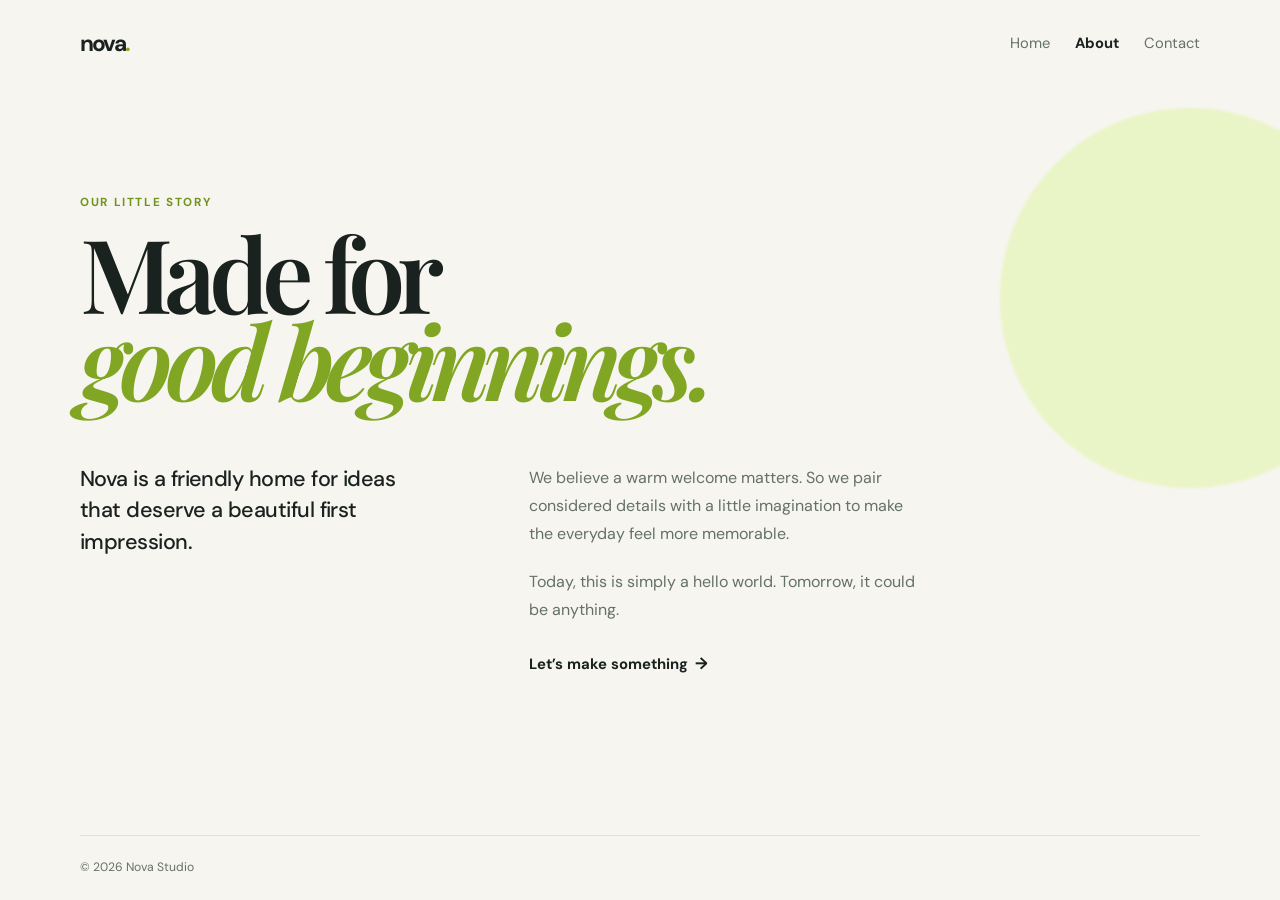
==== about.html @ 522c0267 "First committ" ====
<!doctype html>
<html lang="en">
  <head>
    <meta charset="UTF-8" />
    <meta name="viewport" content="width=device-width, initial-scale=1.0" />
    <meta name="description" content="Learn about Nova." />
    <title>About — Nova</title>
    <link rel="preconnect" href="https://fonts.googleapis.com" />
    <link rel="preconnect" href="https://fonts.gstatic.com" crossorigin />
    <link href="https://fonts.googleapis.com/css2?family=DM+Sans:wght@400;500;600;700&family=Playfair+Display:wght@600;700&display=swap" rel="stylesheet" />
    <link rel="stylesheet" href="styles.css" />
  </head>
  <body>
    <div class="orb orb-one"></div>
    <header class="site-header container">
      <a class="brand" href="index.html" aria-label="Nova home">nova<span>.</span></a>
      <nav aria-label="Main navigation">
        <a href="index.html">Home</a>
        <a class="active" href="about.html">About</a>
        <a href="contact.html">Contact</a>
      </nav>
    </header>

    <main class="container page-content">
      <p class="eyebrow">Our little story</p>
      <h1>Made for<br /><em>good beginnings.</em></h1>
      <section class="copy-grid">
        <p class="lead">Nova is a friendly home for ideas that deserve a beautiful first impression.</p>
        <div>
          <p>We believe a warm welcome matters. So we pair considered details with a little imagination to make the everyday feel more memorable.</p>
          <p>Today, this is simply a hello world. Tomorrow, it could be anything.</p>
          <a class="text-link" href="contact.html">Let’s make something <span aria-hidden="true">→</span></a>
        </div>
      </section>
    </main>

    <footer class="container site-footer">© 2026 Nova Studio</footer>
  </body>
</html>
---- styles.css ----
:root {
  --ink: #19221f;
  --muted: #64706a;
  --paper: #f7f5ef;
  --card: #fffdf9;
  --lime: #d7f172;
  --line: #dfe2da;
}

* { box-sizing: border-box; }

body {
  min-height: 100vh;
  margin: 0;
  overflow-x: hidden;
  color: var(--ink);
  background: var(--paper);
  font-family: "DM Sans", sans-serif;
}

.container { width: min(1120px, calc(100% - 48px)); margin: 0 auto; }

.site-header {
  display: flex;
  align-items: center;
  justify-content: space-between;
  padding: 28px 0;
}

.brand { color: var(--ink); font-size: 1.42rem; font-weight: 700; letter-spacing: -0.08em; text-decoration: none; }
.brand span { color: #85a721; }
nav { display: flex; gap: 25px; }
nav a { color: var(--muted); font-size: .92rem; text-decoration: none; transition: color .2s ease; }
nav a:hover, nav a.active { color: var(--ink); }
nav a.active { font-weight: 700; }

.hero { position: relative; min-height: calc(100vh - 151px); padding: 11vh 0 88px; }
.eyebrow { margin: 0 0 18px; color: #71931c; font-size: .73rem; font-weight: 700; letter-spacing: .14em; text-transform: uppercase; }
h1 { max-width: 780px; margin: 0; font-family: "Playfair Display", Georgia, serif; font-size: clamp(4.4rem, 11vw, 9.3rem); font-weight: 600; letter-spacing: -.075em; line-height: .85; }
h1 em { color: #80a624; font-weight: 600; }
.intro { max-width: 440px; margin: 35px 0 29px; color: var(--muted); font-size: 1.08rem; line-height: 1.65; }
.hero-actions { display: flex; align-items: center; gap: 27px; }
.button { display: inline-flex; align-items: center; gap: 18px; padding: 15px 21px; border: 0; border-radius: 999px; color: var(--ink); background: var(--lime); cursor: pointer; font: 700 .9rem "DM Sans", sans-serif; text-decoration: none; transition: transform .2s ease, box-shadow .2s ease; }
.button:hover { box-shadow: 0 9px 20px #91aa4438; transform: translateY(-2px); }
.button span { font-size: 1.2rem; line-height: .7; }
.text-link { color: var(--ink); font-size: .93rem; font-weight: 700; text-decoration: none; }
.text-link span { margin-left: 3px; font-size: 1.1em; }
.text-link:hover { color: #789a20; }

.stat-card { position: absolute; right: 5%; bottom: 11%; display: flex; gap: 13px; width: 225px; padding: 18px; border: 1px solid #e9e9e3; border-radius: 14px; background: #ffffffa8; box-shadow: 0 15px 40px #283a2710; backdrop-filter: blur(9px); }
.stat-card p { margin: 0; color: var(--muted); font-size: .81rem; line-height: 1.5; }
.stat-card strong { color: var(--ink); }
.sparkle { color: #91b436; font-size: 1.2rem; }

.page-content { min-height: calc(100vh - 151px); padding: 12vh 0 88px; }
.page-content h1 { font-size: clamp(3.8rem, 8vw, 7rem); }
.copy-grid { display: grid; grid-template-columns: minmax(220px, .8fr) 1fr; gap: clamp(42px, 10vw, 145px); max-width: 850px; margin-top: 62px; }
.lead { margin: 0; font-size: 1.35rem; font-weight: 500; letter-spacing: -.025em; line-height: 1.45; }
.copy-grid div p { margin: 0 0 20px; color: var(--muted); line-height: 1.75; }
.copy-grid .text-link { display: inline-block; margin-top: 9px; }
.contact-layout { display: grid; grid-template-columns: 1fr minmax(300px, 420px); gap: clamp(48px, 11vw, 160px); align-items: start; }
.contact-layout .lead { max-width: 370px; margin-top: 33px; color: var(--muted); font-size: 1.1rem; font-weight: 400; line-height: 1.65; }
.contact-form { display: grid; gap: 20px; padding: 30px; border: 1px solid var(--line); border-radius: 18px; background: var(--card); box-shadow: 0 20px 50px #283a270b; }
label { display: grid; gap: 8px; color: var(--ink); font-size: .82rem; font-weight: 700; }
input, textarea { width: 100%; padding: 12px 0; border: 0; border-bottom: 1px solid var(--line); outline: 0; color: var(--ink); background: transparent; font: .95rem "DM Sans", sans-serif; resize: vertical; }
input:focus, textarea:focus { border-color: #94b93a; }
.contact-form .button { justify-self: start; margin-top: 6px; }

.orb { position: fixed; z-index: -1; border-radius: 50%; filter: blur(1px); opacity: .7; }
.orb-one { top: 12%; right: -100px; width: 380px; height: 380px; background: #e3f5b6; }
.orb-two { right: 10%; bottom: -130px; width: 300px; height: 300px; background: #f3e8c8; }
.site-footer { padding: 23px 0; border-top: 1px solid var(--line); color: var(--muted); font-size: .76rem; }

@media (max-width: 680px) {
  .container { width: min(100% - 32px, 1120px); }
  .site-header { padding: 21px 0; }
  nav { gap: 16px; }
  .hero, .page-content { padding-top: 10vh; }
  .stat-card { position: relative; right: auto; bottom: auto; margin-top: 58px; }
  .copy-grid, .contact-layout { grid-template-columns: 1fr; }
  .copy-grid { gap: 28px; margin-top: 42px; }
  .contact-layout { gap: 42px; }
}
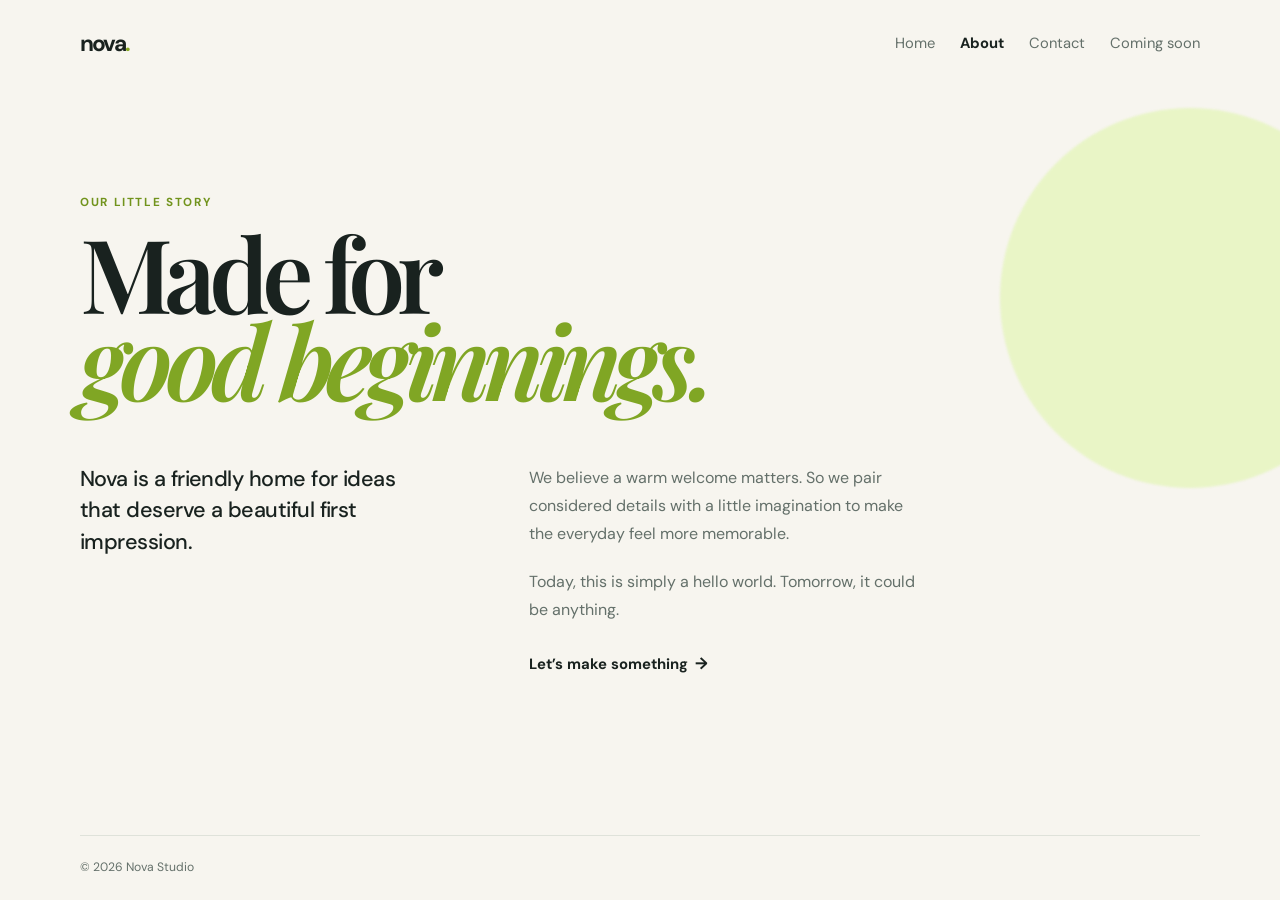
==== commit 39f35200: "added coming soon" ====
--- a/about.html
+++ b/about.html
@@ -18,6 +18,7 @@
         <a href="index.html">Home</a>
         <a class="active" href="about.html">About</a>
         <a href="contact.html">Contact</a>
+        <a href="coming-soon.html">Coming soon</a>
       </nav>
     </header>
 
--- a/styles.css
+++ b/styles.css
@@ -53,6 +53,8 @@
 .sparkle { color: #91b436; font-size: 1.2rem; }
 
 .page-content { min-height: calc(100vh - 151px); padding: 12vh 0 88px; }
+.coming-soon { min-height: calc(100vh - 151px); padding: 11vh 0 88px; }
+.coming-soon h1 { font-size: clamp(3.9rem, 8.5vw, 7.8rem); }
 .page-content h1 { font-size: clamp(3.8rem, 8vw, 7rem); }
 .copy-grid { display: grid; grid-template-columns: minmax(220px, .8fr) 1fr; gap: clamp(42px, 10vw, 145px); max-width: 850px; margin-top: 62px; }
 .lead { margin: 0; font-size: 1.35rem; font-weight: 500; letter-spacing: -.025em; line-height: 1.45; }
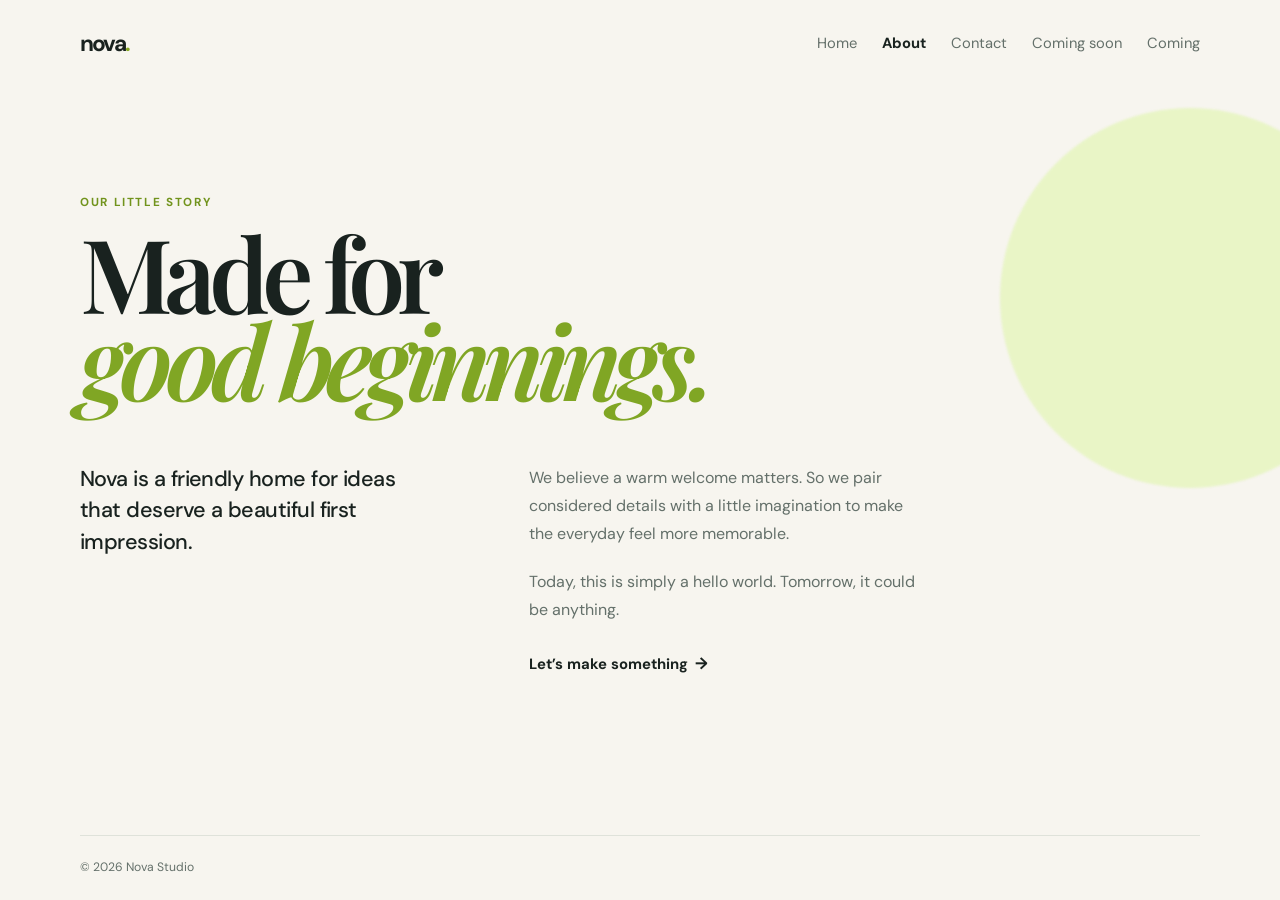
==== commit 8754fc69: "coming page added" ====
--- a/about.html
+++ b/about.html
@@ -19,6 +19,7 @@
         <a class="active" href="about.html">About</a>
         <a href="contact.html">Contact</a>
         <a href="coming-soon.html">Coming soon</a>
+        <a href="coming.html">Coming</a>
       </nav>
     </header>
 
--- a/styles.css
+++ b/styles.css
@@ -55,6 +55,7 @@
 .page-content { min-height: calc(100vh - 151px); padding: 12vh 0 88px; }
 .coming-soon { min-height: calc(100vh - 151px); padding: 11vh 0 88px; }
 .coming-soon h1 { font-size: clamp(3.9rem, 8.5vw, 7.8rem); }
+.plain-coming { padding-top: 12vh; font-size: 1.1rem; }
 .page-content h1 { font-size: clamp(3.8rem, 8vw, 7rem); }
 .copy-grid { display: grid; grid-template-columns: minmax(220px, .8fr) 1fr; gap: clamp(42px, 10vw, 145px); max-width: 850px; margin-top: 62px; }
 .lead { margin: 0; font-size: 1.35rem; font-weight: 500; letter-spacing: -.025em; line-height: 1.45; }
